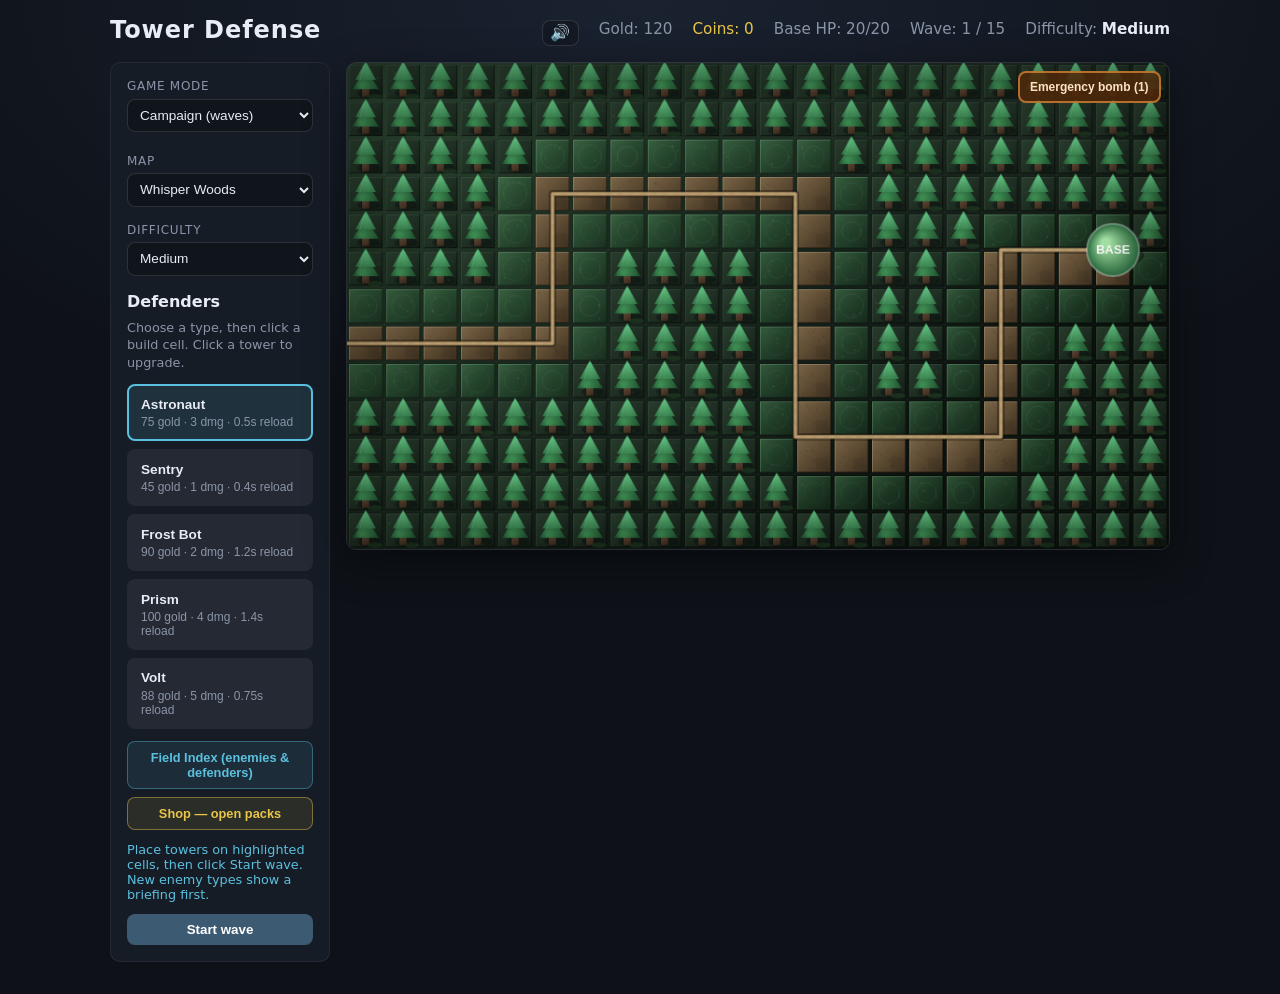
==== index.html @ 7e7fefd2 "Tower Defense game with FastAPI static server and Docker for AI Builders Space Made-with: Cursor" ====
<!DOCTYPE html>
<html lang="en">
<head>
  <meta charset="UTF-8" />
  <meta name="viewport" content="width=device-width, initial-scale=1.0" />
  <title>Tower Defense</title>
  <link rel="stylesheet" href="styles.css" />
</head>
<body>
  <div class="shell">
    <header class="top">
      <h1>Tower Defense</h1>
      <div class="stats">
        <button type="button" id="sound-toggle" class="btn-sound" title="Toggle sound" aria-pressed="false">🔊</button>
        <span id="gold">Gold: 120</span>
        <span id="coins" class="coins">Coins: 0</span>
        <span id="lives">Base HP: 20/20</span>
        <span id="wave">Wave: 1 / 15</span>
        <span id="diff-wrap" class="diff-wrap">Difficulty: <strong id="diff-label">Medium</strong></span>
      </div>
    </header>

    <div class="layout">
      <aside class="panel">
        <label class="map-label" for="mode-select">Game mode</label>
        <select id="mode-select" class="map-select">
          <option value="campaign" selected>Campaign (waves)</option>
          <option value="battle">Battle (3 min vs bot)</option>
          <option value="special" id="mode-special-option">Special operation (portal)</option>
          <option value="raider">Endurance raid (you spawn vs bot towers)</option>
          <option value="war">War (dual HQ + bosses)</option>
        </select>

        <div id="campaign-controls">
          <label class="map-label" for="map-select">Map</label>
          <select id="map-select" class="map-select">
            <option value="forest">Whisper Woods</option>
            <option value="classic">Training Ground</option>
            <option value="desert">Sunscar Dunes</option>
            <option value="disco">Disco City</option>
            <option value="snowy">Snowy Mountain</option>
            <option value="factory">Big Factory</option>
            <option value="coast">Tidal Coast</option>
            <option value="metro">Metro Core</option>
            <option value="enemys_base">Enemy's Base (+10% enemy HP &amp; speed)</option>
            <option value="math_contest">Math Contest</option>
            <option value="space_ribbon">Space Ribbon</option>
          </select>

          <label class="map-label" for="difficulty-select">Difficulty</label>
          <select id="difficulty-select" class="map-select">
            <option value="easy">Easy</option>
            <option value="medium" selected>Medium</option>
            <option value="hard">Hard</option>
            <option value="nightmare">Nightmare</option>
            <option value="impossible">Impossible</option>
          </select>
        </div>

        <div id="battle-controls" class="mode-extra" hidden>
          <label class="map-label" for="battle-difficulty">Bot difficulty</label>
          <select id="battle-difficulty" class="map-select">
            <option value="easy">Easy</option>
            <option value="medium" selected>Medium</option>
            <option value="hard">Hard</option>
            <option value="challenge">Challenge</option>
          </select>
        </div>

        <div id="raid-controls" class="mode-extra" hidden>
          <p class="hint">Spawn any minion toward the enemy HQ. Strong types unlock as <strong>raid tier</strong> rises over time (starts low).</p>
          <label class="map-label" for="raid-enemy-select">Enemy to spawn</label>
          <select id="raid-enemy-select" class="map-select"></select>
          <button type="button" id="raid-spawn-selected" class="btn-primary">Spawn selected</button>
        </div>

        <div id="special-controls" class="mode-extra" hidden>
          <p class="hint">Unlocked after you <strong>beat Campaign</strong> on <strong>Easy</strong>, <strong>Medium</strong>, and <strong>Hard</strong> once each. Completing this run unlocks the <strong>Mystery shop</strong>.</p>
          <label class="map-label" for="special-map-select">Map</label>
          <select id="special-map-select" class="map-select">
            <option value="forest">Whisper Woods</option>
            <option value="desert">Sunscar Dunes</option>
            <option value="disco">Disco City</option>
            <option value="snowy">Snowy Mountain</option>
            <option value="factory">Big Factory</option>
            <option value="coast">Tidal Coast</option>
            <option value="metro">Metro Core</option>
            <option value="classic">Training Ground</option>
            <option value="enemys_base">Enemy's Base (+10% enemy HP &amp; speed)</option>
            <option value="math_contest">Math Contest</option>
            <option value="space_ribbon">Space Ribbon</option>
          </select>
        </div>

        <h2>Defenders</h2>
        <p class="hint">Choose a type, then click a build cell. Click a tower to upgrade.</p>
        <div id="defender-buttons" class="def-buttons"></div>

        <div id="upgrade-panel" class="upgrade-panel" hidden>
          <h3 id="upgrade-title">Tower</h3>
          <p id="upgrade-meta" class="upgrade-meta"></p>
          <div class="upgrade-actions">
            <button type="button" id="upgrade-btn" class="btn-upgrade">Upgrade</button>
            <button type="button" id="sell-tower-btn" class="btn-sell">Sell</button>
            <button type="button" id="deselect-btn" class="btn-muted">Deselect</button>
          </div>
        </div>

        <button type="button" id="codex-open" class="btn-codex">Field Index (enemies &amp; defenders)</button>
        <button type="button" id="shop-open" class="btn-shop">Shop — open packs</button>

        <p id="message" class="message"></p>
      </aside>

      <div class="canvas-wrap">
        <div class="battle-tools">
          <button type="button" id="bomb-btn" class="btn-bomb" title="One per battle — clears minions and wounds the boss">Emergency bomb (1)</button>
        </div>
        <canvas id="game" width="880" height="520" tabindex="0" aria-label="Tower Defense game — click to focus for keys"></canvas>

        <div id="enemy-intro" class="enemy-intro hidden" role="dialog" aria-modal="true" aria-labelledby="enemy-intro-title">
          <div class="enemy-intro-card">
            <h2 id="enemy-intro-title">New enemy</h2>
            <div id="enemy-intro-body" class="enemy-intro-body"></div>
            <button type="button" id="enemy-intro-dismiss" class="btn-primary">Continue</button>
          </div>
        </div>

        <div id="shop-modal" class="shop-modal hidden" role="dialog" aria-modal="true">
          <div class="shop-inner">
            <div class="shop-head">
              <h2>Shop</h2>
              <button type="button" id="shop-close" class="btn-muted">Close</button>
            </div>
            <p class="shop-sub">Spend <strong>coins</strong> (earned on victory) to open packs. Common defenders are always free in battle; pack defenders use your collection.</p>
            <p class="shop-persist">Pack defenders you unlock are <strong>saved in this browser</strong> and stay in your collection across games — placing them in a battle does not remove them from your inventory.</p>
            <p id="shop-coins" class="shop-coins-line">Your coins: 0</p>
            <div id="pack-result" class="pack-result pack-result-global" aria-live="polite"></div>
            <h3 class="shop-packs-heading">Classic packs</h3>
            <div class="shop-packs">
              <div class="pack-card">
                <h3>Bot pack</h3>
                <p class="pack-desc">35% empty. Else one bot — weighted: Calm 65, Sleepy 50, Angry 35, Brain 10, Ghost 1.</p>
                <p class="pack-price"><span id="bot-pack-price">22</span> coins</p>
                <button type="button" id="open-bot-pack" class="btn-primary btn-pack">Open Bot pack</button>
              </div>
              <div class="pack-card">
                <h3>Space pack</h3>
                <p class="pack-desc">32% empty. Else orbit &amp; cosmic units — Orbit Sentry through Singularity.</p>
                <p class="pack-price"><span id="space-pack-price">26</span> coins</p>
                <button type="button" id="open-space-pack" class="btn-primary btn-pack">Open Space pack</button>
              </div>
              <div class="pack-card">
                <h3>Monster pack</h3>
                <p class="pack-desc">33% empty. Else goblins, spores, magma, serpents, and eldritch horrors.</p>
                <p class="pack-price"><span id="monster-pack-price">24</span> coins</p>
                <button type="button" id="open-monster-pack" class="btn-primary btn-pack">Open Monster pack</button>
              </div>
              <div class="pack-card">
                <h3>Math pack</h3>
                <p class="pack-desc">30% empty. Else abacus, vectors, fractals, primes, and the golden spiral.</p>
                <p class="pack-price"><span id="math-pack-price">28</span> coins</p>
                <button type="button" id="open-math-pack" class="btn-primary btn-pack">Open Math pack</button>
              </div>
            </div>
            <h3 class="shop-packs-heading">Curated packs</h3>
            <div class="shop-packs">
              <div class="pack-card">
                <h3>Aurora Shelf</h3>
                <p class="pack-desc">35% empty. Else prismatic defenders — Glimmer Turret through Dawnspire (rarer pulls weighted lower).</p>
                <p class="pack-price"><span id="aurora-pack-price">22</span> coins</p>
                <button type="button" id="open-aurora-pack" class="btn-primary btn-pack">Open Aurora Shelf</button>
              </div>
              <div class="pack-card">
                <h3>Gearwright Box</h3>
                <p class="pack-desc">32% empty. Else brass clockwork — Brass Pin through Clockwork Eye.</p>
                <p class="pack-price"><span id="gear-pack-price">26</span> coins</p>
                <button type="button" id="open-gear-pack" class="btn-primary btn-pack">Open Gearwright Box</button>
              </div>
              <div class="pack-card">
                <h3>Trench Bloom</h3>
                <p class="pack-desc">33% empty. Else reef &amp; tide units — Barnacle Post through Abyss Hum.</p>
                <p class="pack-price"><span id="trench-pack-price">24</span> coins</p>
                <button type="button" id="open-trench-pack" class="btn-primary btn-pack">Open Trench Bloom</button>
              </div>
              <div class="pack-card">
                <h3>Nocturne Satchel</h3>
                <p class="pack-desc">30% empty. Else night-sky defenders — Meteor Tick through Eclipse Pin.</p>
                <p class="pack-price"><span id="nocturne-pack-price">28</span> coins</p>
                <button type="button" id="open-nocturne-pack" class="btn-primary btn-pack">Open Nocturne Satchel</button>
              </div>
            </div>
            <div id="mystery-shop-section" class="mystery-shop-section" hidden>
              <h3 class="shop-packs-heading">Mystery shop</h3>
              <p class="shop-sub">Unlocked by clearing a <strong>Special operation</strong> run. Hidden high-tier pulls.</p>
              <div class="shop-packs">
                <div class="pack-card pack-mystery">
                  <h3>Covert crate A</h3>
                  <p class="pack-desc">32% empty. Else rare+ defenders from multiple themes.</p>
                  <p class="pack-price"><span id="mystery-pack-a-price">34</span> coins</p>
                  <button type="button" id="open-mystery-pack-a" class="btn-primary btn-pack">Open Covert crate A</button>
                </div>
                <div class="pack-card pack-mystery">
                  <h3>Covert crate B</h3>
                  <p class="pack-desc">35% empty. Else top-tier &amp; mythical-weighted pulls.</p>
                  <p class="pack-price"><span id="mystery-pack-b-price">42</span> coins</p>
                  <button type="button" id="open-mystery-pack-b" class="btn-primary btn-pack">Open Covert crate B</button>
                </div>
              </div>
            </div>
          </div>
        </div>

        <div id="pack-reveal-modal" class="pack-reveal-modal hidden" role="dialog" aria-modal="true" aria-labelledby="pack-reveal-title">
          <div class="pack-reveal-inner">
            <p id="pack-reveal-rarity" class="pack-reveal-rarity">Rare</p>
            <h2 id="pack-reveal-title" class="pack-reveal-title">Defender</h2>
            <canvas id="pack-reveal-canvas" width="280" height="200" aria-hidden="true"></canvas>
            <p id="pack-reveal-hint" class="pack-reveal-hint">Added to your collection.</p>
            <button type="button" id="pack-reveal-dismiss" class="btn-primary">Nice!</button>
          </div>
        </div>

        <div id="codex-modal" class="codex-modal hidden" role="dialog" aria-modal="true">
          <div class="codex-inner">
            <div class="codex-head">
              <h2>Field Index</h2>
              <button type="button" id="codex-close" class="btn-muted">Close</button>
            </div>
            <p class="codex-sub">Reference for enemy types and defenders. HP examples scale with wave and difficulty.</p>
            <h3 class="codex-section-title">Enemies</h3>
            <div id="codex-enemies" class="codex-grid"></div>
            <h3 class="codex-section-title">Defenders</h3>
            <div id="codex-defenders" class="codex-grid"></div>
          </div>
        </div>

        <div id="overlay" class="overlay hidden">
          <div class="overlay-card">
            <h2 id="overlay-title">Game Over</h2>
            <p id="overlay-text"></p>
            <button type="button" id="restart">Play again</button>
          </div>
        </div>
      </div>
    </div>
  </div>
  <script src="js/audio.js"></script>
  <script src="js/game.js"></script>
</body>
</html>
---- styles.css ----
:root {
  --bg: #0e1218;
  --panel: #161c26;
  --text: #e8ecf4;
  --muted: #8b95a8;
  --accent: #5bc0de;
  --danger: #e85d6c;
  --ok: #6bcb77;
  --track: #2a3344;
  --build: #1e2a22;
}

* {
  box-sizing: border-box;
}

body {
  margin: 0;
  min-height: 100vh;
  font-family: "Segoe UI", system-ui, sans-serif;
  background: radial-gradient(ellipse 120% 80% at 50% 0%, #1a2230 0%, var(--bg) 55%);
  color: var(--text);
}

.shell {
  max-width: 1100px;
  margin: 0 auto;
  padding: 1rem 1.25rem 2rem;
}

.mode-extra {
  margin-top: 0.65rem;
  padding-top: 0.5rem;
  border-top: 1px solid rgba(255, 255, 255, 0.06);
}

#campaign-controls {
  margin-top: 0.35rem;
}

.raid-btns {
  display: flex;
  flex-wrap: wrap;
  gap: 0.45rem;
  margin-top: 0.35rem;
}

.top {
  display: flex;
  flex-wrap: wrap;
  align-items: baseline;
  justify-content: space-between;
  gap: 0.75rem;
  margin-bottom: 1rem;
}

.top h1 {
  margin: 0;
  font-size: 1.5rem;
  font-weight: 700;
  letter-spacing: 0.04em;
}

.stats {
  display: flex;
  flex-wrap: wrap;
  gap: 1rem 1.25rem;
  font-size: 0.95rem;
  color: var(--muted);
}

.diff-wrap strong {
  color: var(--text);
  font-weight: 600;
}

.stats span strong {
  color: var(--text);
  font-weight: 600;
}

.btn-sound {
  padding: 0.25rem 0.45rem;
  border-radius: 8px;
  border: 1px solid rgba(255, 255, 255, 0.12);
  background: rgba(0, 0, 0, 0.2);
  font-size: 1rem;
  line-height: 1;
  cursor: pointer;
  vertical-align: middle;
}

.btn-sound:hover {
  background: rgba(255, 255, 255, 0.08);
}

.btn-sound[aria-pressed="true"] {
  opacity: 0.55;
}

.coins {
  color: #e8c547;
}

.layout {
  display: grid;
  grid-template-columns: 220px 1fr;
  gap: 1rem;
  align-items: start;
}

@media (max-width: 800px) {
  .layout {
    grid-template-columns: 1fr;
  }
}

.panel {
  background: var(--panel);
  border-radius: 10px;
  padding: 1rem;
  border: 1px solid rgba(255, 255, 255, 0.06);
}

.map-label {
  display: block;
  font-size: 0.75rem;
  text-transform: uppercase;
  letter-spacing: 0.06em;
  color: var(--muted);
  margin-bottom: 0.35rem;
}

.map-select {
  width: 100%;
  margin-bottom: 1rem;
  padding: 0.45rem 0.5rem;
  border-radius: 8px;
  border: 1px solid rgba(255, 255, 255, 0.12);
  background: rgba(0, 0, 0, 0.25);
  color: var(--text);
  font-size: 0.85rem;
  cursor: pointer;
}

.panel h2 {
  margin: 0 0 0.5rem;
  font-size: 1rem;
}

.hint {
  margin: 0 0 0.75rem;
  font-size: 0.8rem;
  color: var(--muted);
  line-height: 1.4;
}

.def-buttons {
  display: flex;
  flex-direction: column;
  gap: 0.5rem;
}

.def-buttons button {
  text-align: left;
  padding: 0.65rem 0.75rem;
  border-radius: 8px;
  border: 2px solid transparent;
  background: rgba(255, 255, 255, 0.06);
  color: var(--text);
  cursor: pointer;
  font-size: 0.85rem;
  transition: background 0.15s, border-color 0.15s;
}

.def-buttons button:hover {
  background: rgba(255, 255, 255, 0.1);
}

.def-buttons button.selected {
  border-color: var(--accent);
  background: rgba(91, 192, 222, 0.12);
}

.def-buttons .name {
  font-weight: 600;
}

.def-buttons .meta {
  display: block;
  font-size: 0.75rem;
  color: var(--muted);
  margin-top: 0.2rem;
}

.upgrade-panel {
  margin-top: 0.75rem;
  padding: 0.75rem;
  border-radius: 8px;
  background: rgba(0, 0, 0, 0.2);
  border: 1px solid rgba(91, 192, 222, 0.25);
}

.upgrade-panel h3 {
  margin: 0 0 0.35rem;
  font-size: 0.9rem;
}

.upgrade-meta {
  margin: 0 0 0.6rem;
  font-size: 0.75rem;
  color: var(--muted);
  line-height: 1.35;
}

.upgrade-actions {
  display: flex;
  gap: 0.5rem;
  flex-wrap: wrap;
}

.btn-upgrade {
  flex: 1;
  min-width: 120px;
  padding: 0.45rem 0.6rem;
  border-radius: 8px;
  border: none;
  background: var(--ok);
  color: #0a100c;
  font-weight: 600;
  font-size: 0.8rem;
  cursor: pointer;
}

.btn-upgrade:disabled {
  opacity: 0.45;
  cursor: not-allowed;
}

.btn-muted {
  padding: 0.45rem 0.6rem;
  border-radius: 8px;
  border: 1px solid rgba(255, 255, 255, 0.15);
  background: transparent;
  color: var(--muted);
  font-size: 0.8rem;
  cursor: pointer;
}

.btn-wave {
  margin-top: 0.75rem;
  width: 100%;
  padding: 0.5rem;
  border-radius: 8px;
  border: none;
  background: #3d5a73;
  color: #fff;
  cursor: pointer;
  font-weight: 600;
}

.btn-wave:hover {
  filter: brightness(1.06);
}

.message {
  margin: 0.75rem 0 0;
  min-height: 1.2em;
  font-size: 0.8rem;
  color: var(--accent);
}

.canvas-wrap {
  position: relative;
  border-radius: 10px;
  overflow: hidden;
  border: 1px solid rgba(255, 255, 255, 0.1);
  box-shadow:
    0 12px 40px rgba(0, 0, 0, 0.45),
    0 4px 0 rgba(255, 255, 255, 0.04) inset,
    0 -1px 0 rgba(0, 0, 0, 0.35) inset;
}

.canvas-wrap::before {
  content: "";
  position: absolute;
  inset: 0;
  border-radius: inherit;
  pointer-events: none;
  box-shadow: inset 0 0 100px rgba(0, 0, 0, 0.35);
  z-index: 1;
}

.enemy-intro {
  position: absolute;
  inset: 0;
  z-index: 15;
  background: rgba(8, 10, 14, 0.88);
  display: flex;
  align-items: center;
  justify-content: center;
  padding: 1rem;
}

.enemy-intro.hidden {
  display: none;
}

.enemy-intro-card {
  background: var(--panel);
  border: 1px solid rgba(91, 192, 222, 0.35);
  border-radius: 12px;
  padding: 1.25rem 1.5rem;
  max-width: 420px;
  box-shadow: 0 16px 48px rgba(0, 0, 0, 0.45);
}

.enemy-intro-card h2 {
  margin: 0 0 0.75rem;
  font-size: 1.2rem;
  color: var(--accent);
}

.enemy-intro-body {
  font-size: 0.9rem;
  line-height: 1.5;
  color: var(--text);
  margin-bottom: 1rem;
}

.enemy-intro-body p {
  margin: 0.5rem 0;
}

.intro-lead {
  color: var(--muted);
  font-size: 0.85rem;
}

.intro-hint {
  font-size: 0.8rem;
  color: var(--muted);
}

.btn-primary {
  width: 100%;
  padding: 0.55rem 1rem;
  border-radius: 8px;
  border: none;
  background: var(--accent);
  color: #0a0c10;
  font-weight: 600;
  cursor: pointer;
}

.btn-primary:hover {
  filter: brightness(1.06);
}

.codex-modal {
  position: absolute;
  inset: 0;
  z-index: 20;
  background: rgba(6, 8, 12, 0.92);
  overflow: auto;
  padding: 0.75rem;
}

.codex-modal.hidden {
  display: none;
}

.codex-inner {
  max-width: 720px;
  margin: 0 auto;
  background: var(--panel);
  border-radius: 12px;
  border: 1px solid rgba(255, 255, 255, 0.08);
  padding: 1rem 1.25rem 1.5rem;
}

.codex-head {
  display: flex;
  align-items: center;
  justify-content: space-between;
  gap: 1rem;
  margin-bottom: 0.5rem;
}

.codex-head h2 {
  margin: 0;
  font-size: 1.15rem;
}

.codex-sub {
  margin: 0 0 1rem;
  font-size: 0.8rem;
  color: var(--muted);
  line-height: 1.4;
}

.codex-section-title {
  margin: 0.75rem 0 0.5rem;
  font-size: 0.95rem;
  color: var(--accent);
}

.codex-grid {
  display: grid;
  grid-template-columns: repeat(auto-fill, minmax(200px, 1fr));
  gap: 0.65rem;
}

.codex-card {
  background: rgba(0, 0, 0, 0.2);
  border-radius: 8px;
  padding: 0.65rem 0.75rem;
  border: 1px solid rgba(255, 255, 255, 0.06);
  font-size: 0.8rem;
  line-height: 1.4;
}

.codex-card h4 {
  margin: 0 0 0.35rem;
  font-size: 0.88rem;
}

.codex-card p {
  margin: 0.25rem 0;
  color: var(--muted);
}

.btn-codex {
  width: 100%;
  margin-top: 0.75rem;
  padding: 0.5rem;
  border-radius: 8px;
  border: 1px solid rgba(91, 192, 222, 0.4);
  background: rgba(91, 192, 222, 0.1);
  color: var(--accent);
  font-size: 0.8rem;
  font-weight: 600;
  cursor: pointer;
}

.btn-codex:hover {
  background: rgba(91, 192, 222, 0.18);
}

.battle-tools {
  position: absolute;
  top: 0.5rem;
  right: 0.5rem;
  z-index: 16;
}

.btn-bomb {
  padding: 0.45rem 0.65rem;
  border-radius: 8px;
  border: 2px solid rgba(255, 159, 67, 0.6);
  background: rgba(80, 40, 10, 0.85);
  color: #ffe0c2;
  font-size: 0.75rem;
  font-weight: 700;
  cursor: pointer;
  max-width: 200px;
}

.btn-bomb:disabled {
  opacity: 0.45;
  cursor: not-allowed;
}

.btn-bomb:not(:disabled):hover {
  filter: brightness(1.12);
}

.btn-shop {
  width: 100%;
  margin-top: 0.5rem;
  padding: 0.5rem;
  border-radius: 8px;
  border: 1px solid rgba(232, 197, 71, 0.45);
  background: rgba(232, 197, 71, 0.1);
  color: #e8c547;
  font-size: 0.8rem;
  font-weight: 600;
  cursor: pointer;
}

.btn-shop:hover {
  background: rgba(232, 197, 71, 0.18);
}

.shop-modal {
  position: absolute;
  inset: 0;
  z-index: 22;
  background: rgba(6, 8, 12, 0.94);
  overflow: auto;
  padding: 0.75rem;
  display: flex;
  align-items: flex-start;
  justify-content: center;
}

.shop-modal.hidden {
  display: none;
}

.shop-inner {
  max-width: 920px;
  width: 100%;
  margin-top: 0.5rem;
  background: var(--panel);
  border-radius: 12px;
  border: 1px solid rgba(232, 197, 71, 0.2);
  padding: 1rem 1.25rem 1.25rem;
}

.shop-head {
  display: flex;
  align-items: center;
  justify-content: space-between;
  gap: 1rem;
  margin-bottom: 0.5rem;
}

.shop-head h2 {
  margin: 0;
  font-size: 1.15rem;
}

.shop-sub {
  margin: 0 0 0.75rem;
  font-size: 0.8rem;
  color: var(--muted);
  line-height: 1.45;
}

.shop-persist {
  margin: 0 0 1rem;
  font-size: 0.78rem;
  color: var(--muted);
  line-height: 1.45;
}

.shop-coins-line {
  margin: 0 0 1rem;
  font-size: 0.95rem;
  color: #e8c547;
  font-weight: 600;
}

.shop-packs-heading {
  margin: 1rem 0 0.5rem;
  font-size: 0.95rem;
  font-weight: 600;
  color: #e8c547;
  letter-spacing: 0.02em;
}

.shop-packs-heading:first-of-type {
  margin-top: 0.35rem;
}

.shop-packs {
  display: grid;
  grid-template-columns: repeat(auto-fill, minmax(200px, 1fr));
  gap: 0.75rem;
  margin-top: 0.5rem;
}

.pack-card {
  background: rgba(0, 0, 0, 0.22);
  border-radius: 10px;
  padding: 0.85rem 1rem;
  border: 1px solid rgba(255, 255, 255, 0.08);
}

.pack-result-global {
  margin-bottom: 0.75rem;
  min-height: 2.5em;
}

.pack-card h3 {
  margin: 0 0 0.35rem;
  font-size: 1rem;
}

.pack-desc {
  margin: 0 0 0.5rem;
  font-size: 0.78rem;
  color: var(--muted);
  line-height: 1.4;
}

.pack-price {
  margin: 0 0 0.65rem;
  font-size: 0.9rem;
}

.btn-pack {
  width: 100%;
}

.pack-result {
  margin-top: 0.75rem;
  min-height: 2.5em;
  font-size: 0.85rem;
  color: var(--accent);
  line-height: 1.4;
}

.tag-boss {
  display: inline-block;
  padding: 0.1rem 0.35rem;
  border-radius: 4px;
  background: rgba(232, 93, 108, 0.25);
  color: #e85d6c;
  font-size: 0.75rem;
  font-weight: 700;
}

#game {
  display: block;
  width: 100%;
  height: auto;
  background: var(--bg);
  cursor: crosshair;
  position: relative;
  z-index: 0;
  filter: drop-shadow(0 18px 28px rgba(0, 0, 0, 0.5));
}

.overlay {
  position: absolute;
  inset: 0;
  background: rgba(10, 12, 18, 0.82);
  display: flex;
  align-items: center;
  justify-content: center;
  z-index: 30;
}

.overlay.hidden {
  display: none;
}

.overlay-card {
  background: var(--panel);
  padding: 1.5rem 2rem;
  border-radius: 12px;
  text-align: center;
  max-width: 320px;
  border: 1px solid rgba(255, 255, 255, 0.1);
}

.overlay-card h2 {
  margin: 0 0 0.5rem;
}

.overlay-card p {
  margin: 0 0 1rem;
  color: var(--muted);
  font-size: 0.95rem;
}

#restart {
  padding: 0.55rem 1.25rem;
  border-radius: 8px;
  border: none;
  background: var(--accent);
  color: #0a0c10;
  font-weight: 600;
  cursor: pointer;
}

#restart:hover {
  filter: brightness(1.08);
}

.btn-sell {
  padding: 0.45rem 0.75rem;
  border-radius: 8px;
  border: 1px solid rgba(232, 93, 108, 0.45);
  background: rgba(232, 93, 108, 0.12);
  color: #f87171;
  font-weight: 600;
  cursor: pointer;
}

.btn-sell:hover {
  filter: brightness(1.1);
}

.mystery-shop-section {
  margin-top: 1.25rem;
  padding-top: 1rem;
  border-top: 1px dashed rgba(91, 192, 222, 0.35);
}

.pack-mystery h3 {
  color: #a78bfa;
}

.pack-reveal-modal {
  position: fixed;
  inset: 0;
  z-index: 60;
  background: rgba(8, 10, 16, 0.88);
  display: flex;
  align-items: center;
  justify-content: center;
  padding: 1rem;
}

.pack-reveal-modal.hidden {
  display: none;
}

.pack-reveal-inner {
  background: linear-gradient(165deg, #1e293b 0%, #0f172a 100%);
  border: 1px solid rgba(255, 255, 255, 0.12);
  border-radius: 16px;
  padding: 1.5rem 1.75rem;
  max-width: 340px;
  text-align: center;
  box-shadow: 0 24px 48px rgba(0, 0, 0, 0.55);
}

.pack-reveal-title {
  margin: 0.35rem 0 0.75rem;
  font-size: 1.35rem;
}

.pack-reveal-rarity {
  margin: 0;
  font-size: 0.72rem;
  font-weight: 800;
  letter-spacing: 0.22em;
  text-transform: uppercase;
}

.pack-reveal-rarity.rarity-common {
  color: #94a3b8;
}
.pack-reveal-rarity.rarity-uncommon {
  color: #4ade80;
}
.pack-reveal-rarity.rarity-rare {
  color: #38bdf8;
}
.pack-reveal-rarity.rarity-epic {
  color: #c084fc;
}
.pack-reveal-rarity.rarity-legendary {
  color: #fbbf24;
}
.pack-reveal-rarity.rarity-mythical {
  color: #f472b6;
  text-shadow: 0 0 12px rgba(244, 114, 182, 0.45);
}

#pack-reveal-canvas {
  display: block;
  margin: 0 auto 0.75rem;
  border-radius: 10px;
  border: 1px solid rgba(255, 255, 255, 0.08);
}

.pack-reveal-hint {
  margin: 0 0 1rem;
  font-size: 0.85rem;
  color: var(--muted);
}

#mode-special-option:disabled {
  opacity: 0.45;
  color: var(--muted);
}
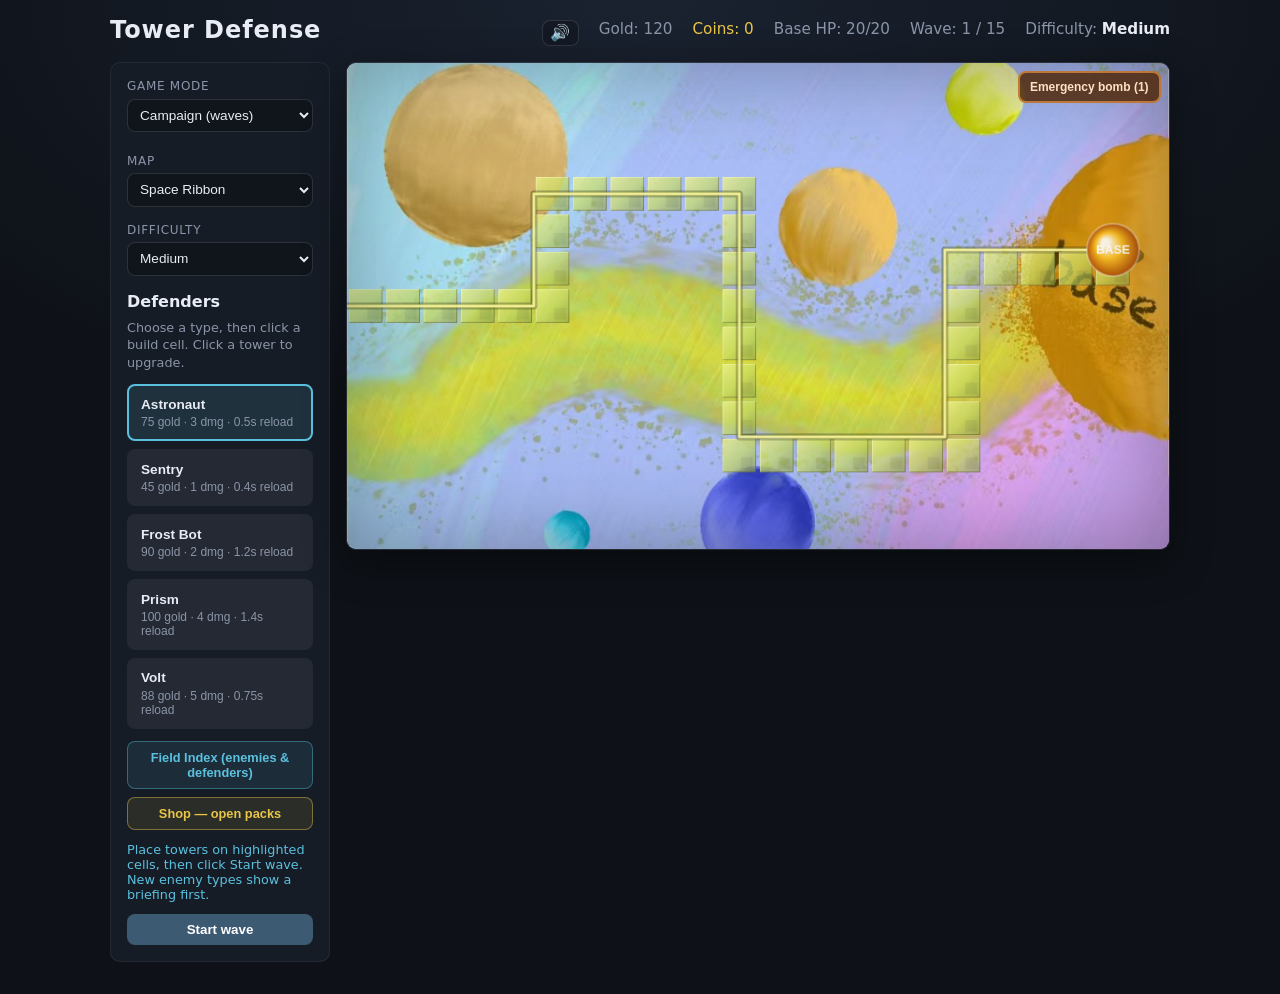
==== commit 330d470b: "Tower Defense deploy (verify Dockerfile + static app)" ====
--- a/index.html
+++ b/index.html
@@ -3,6 +3,8 @@
 <head>
   <meta charset="UTF-8" />
   <meta name="viewport" content="width=device-width, initial-scale=1.0" />
+  <!-- Live deploy: must show Tower Defense in the tab; if you still see the old app, the new Docker build did not go live yet. -->
+  <meta name="application-name" content="Tower Defense" />
   <title>Tower Defense</title>
   <link rel="stylesheet" href="styles.css" />
 </head>
@@ -44,7 +46,7 @@
             <option value="metro">Metro Core</option>
             <option value="enemys_base">Enemy's Base (+10% enemy HP &amp; speed)</option>
             <option value="math_contest">Math Contest</option>
-            <option value="space_ribbon">Space Ribbon</option>
+            <option value="space_ribbon" selected>Space Ribbon</option>
           </select>
 
           <label class="map-label" for="difficulty-select">Difficulty</label>
@@ -88,7 +90,7 @@
             <option value="classic">Training Ground</option>
             <option value="enemys_base">Enemy's Base (+10% enemy HP &amp; speed)</option>
             <option value="math_contest">Math Contest</option>
-            <option value="space_ribbon">Space Ribbon</option>
+            <option value="space_ribbon" selected>Space Ribbon</option>
           </select>
         </div>
 
